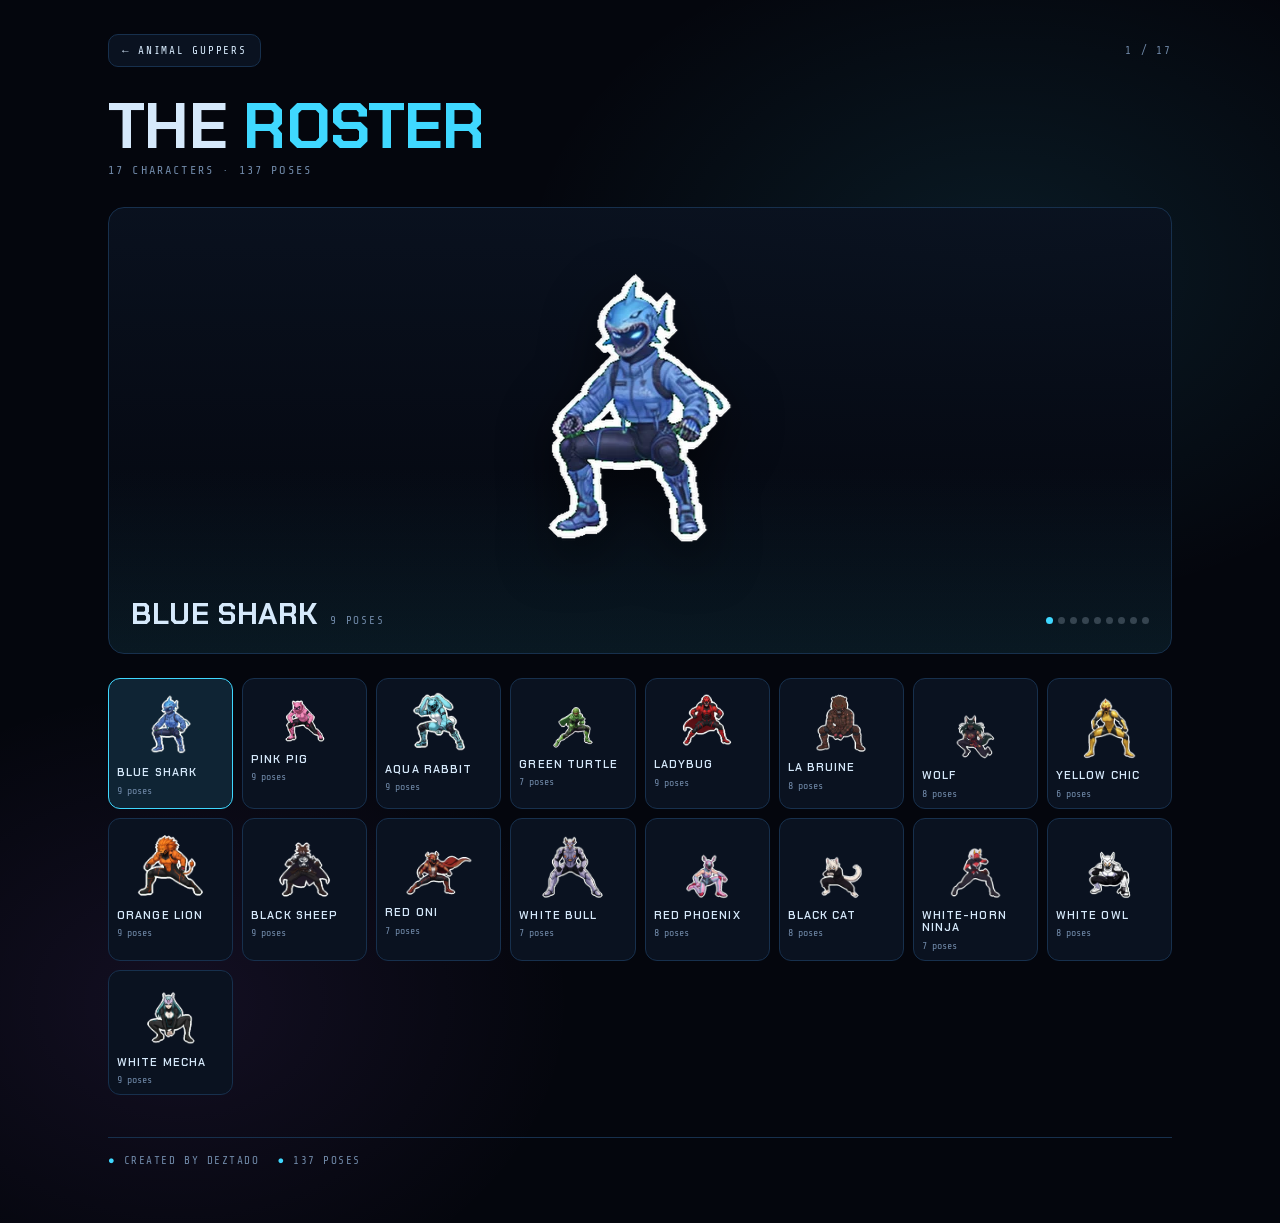
==== roster.html @ b9ef34c3 "Add files via upload" ====
<!doctype html>
<html lang="en">
<head>
<meta charset="utf-8">
<meta name="viewport" content="width=device-width, initial-scale=1, viewport-fit=cover">
<meta name="description" content="The Animal Guppers roster — every character, every pose. Original animated shorts by Deztado.">
<meta name="theme-color" content="#04060d">
<link rel="icon" href="favicon.png" sizes="any">
<meta property="og:type" content="website">
<meta property="og:site_name" content="Animal Guppers">
<meta property="og:title" content="Animal Guppers — Roster">
<meta property="og:description" content="Every character, every pose.">
<meta property="og:url" content="https://animalguppers.com/roster.html">
<meta property="og:image" content="https://animalguppers.com/og.jpg">
<meta name="twitter:card" content="summary_large_image">
<title>Roster — Animal Guppers</title>
<link rel="stylesheet" href="https://fonts.googleapis.com/css2?family=Chakra+Petch:wght@500;600;700&family=Barlow:wght@400;500&family=Share+Tech+Mono&display=swap">
<style>
  :root{
    --void:#04060d; --panel:#0a1220; --line:#17304d;
    --key:#3fd8ff; --key2:#b06bff; --ice:#d6e9fb; --dim:#7089a8;
    --maxw:1120px; color-scheme:dark;
  }
  *{box-sizing:border-box}
  html,body{margin:0;padding:0}
  body{
    background:var(--void);color:var(--ice);
    font-family:"Barlow",system-ui,-apple-system,"Segoe UI",sans-serif;
    min-height:100dvh;
    background-image:
      radial-gradient(ellipse 60% 45% at 78% 22%,color-mix(in srgb,var(--key) 10%,transparent),transparent 62%),
      radial-gradient(ellipse 48% 40% at 14% 82%,color-mix(in srgb,var(--key2) 9%,transparent),transparent 64%);
  }
  .wrap{max-width:var(--maxw);margin:0 auto;padding:clamp(18px,4vw,34px) clamp(16px,4vw,28px) 56px}

  .mast{display:flex;align-items:center;gap:12px;margin-bottom:clamp(18px,4vw,30px)}
  .mast a.back{
    display:inline-flex;align-items:center;gap:8px;text-decoration:none;color:var(--ice);
    border:1px solid var(--line);border-radius:10px;padding:9px 13px;background:var(--panel);
    font-family:"Share Tech Mono",ui-monospace,monospace;font-size:11px;letter-spacing:.16em;text-transform:uppercase;
  }
  .mast a.back:hover{border-color:color-mix(in srgb,var(--key) 55%,var(--line))}
  .mast .tag{margin-left:auto;font-family:"Share Tech Mono",ui-monospace,monospace;
    font-size:11px;letter-spacing:.16em;text-transform:uppercase;color:var(--dim)}

  h1{
    font-family:"Chakra Petch",system-ui,sans-serif;font-weight:700;
    font-size:clamp(34px,7vw,64px);line-height:.94;letter-spacing:-.01em;margin:0 0 6px;
    text-transform:uppercase;
  }
  h1 span{color:var(--key)}
  .sub{font-family:"Share Tech Mono",ui-monospace,monospace;font-size:12px;
    letter-spacing:.18em;text-transform:uppercase;color:var(--dim);margin:0 0 clamp(20px,4vw,30px)}

  /* ---------- stage: the selected character, cycling ---------- */
  .stage{
    position:relative;border:1px solid var(--line);border-radius:16px;background:
      linear-gradient(180deg,color-mix(in srgb,var(--panel) 92%,transparent),var(--void));
    overflow:hidden;margin-bottom:clamp(16px,3vw,24px);
  }
  .stage .floor{
    position:absolute;left:0;right:0;bottom:0;height:42%;pointer-events:none;
    background:linear-gradient(to top,color-mix(in srgb,var(--key) 9%,transparent),transparent);
  }
  .figure{
    height:clamp(240px,42vw,340px);margin:clamp(18px,3vw,26px) auto clamp(14px,2vw,20px);
    background-repeat:no-repeat;background-position:0 0;
    /* width and background-size are set per character in JS */
    filter:drop-shadow(0 16px 26px rgba(0,0,0,.55));
  }
  .plate{
    display:flex;align-items:baseline;gap:12px;flex-wrap:wrap;
    padding:0 clamp(14px,3vw,22px) clamp(14px,3vw,20px);position:relative;
  }
  .plate .nm{font-family:"Chakra Petch",system-ui,sans-serif;font-weight:700;
    font-size:clamp(20px,4vw,30px);letter-spacing:.02em;text-transform:uppercase}
  .plate .meta{font-family:"Share Tech Mono",ui-monospace,monospace;font-size:11px;
    letter-spacing:.16em;text-transform:uppercase;color:var(--dim)}
  .plate .pips{display:flex;gap:5px;margin-left:auto;align-items:center}
  .pip{width:7px;height:7px;border-radius:50%;background:color-mix(in srgb,var(--ice) 22%,transparent)}
  .pip.on{background:var(--key)}

  /* ---------- the picker ---------- */
  .grid{display:grid;grid-template-columns:repeat(auto-fill,minmax(112px,1fr));gap:9px}
  .chip{
    position:relative;border:1px solid var(--line);border-radius:12px;background:var(--panel);
    padding:8px 8px 9px;cursor:pointer;text-align:left;color:inherit;font:inherit;
    display:flex;flex-direction:column;gap:6px;transition:border-color .15s,transform .15s;
  }
  .chip:hover,.chip:focus-visible{border-color:color-mix(in srgb,var(--key) 55%,var(--line));transform:translateY(-2px);outline:none}
  .chip[aria-pressed="true"]{border-color:var(--key);background:color-mix(in srgb,var(--key) 9%,var(--panel))}
  .chip .thumb{
    height:76px;background-repeat:no-repeat;background-position:0 bottom;
  }
  .chip .cn{font-family:"Chakra Petch",system-ui,sans-serif;font-weight:600;font-size:11px;
    letter-spacing:.10em;text-transform:uppercase;line-height:1.15}
  .chip .cc{font-family:"Share Tech Mono",ui-monospace,monospace;font-size:10px;color:var(--dim)}

  .foot{
    margin-top:clamp(26px,5vw,42px);padding-top:16px;border-top:1px solid var(--line);
    font-family:"Share Tech Mono",ui-monospace,monospace;font-size:11px;letter-spacing:.14em;
    text-transform:uppercase;color:var(--dim);display:flex;gap:8px 18px;flex-wrap:wrap;
  }
  .foot .dot{color:var(--key)}

  @media (prefers-reduced-motion:reduce){
    *,*::before,*::after{animation:none!important;transition:none!important}
  }
</style>
</head>
<body>
<div class="wrap">

  <div class="mast">
    <a class="back" href="./">&#8592; Animal Guppers</a>
    <span class="tag" id="tag"></span>
  </div>

  <h1>The <span>Roster</span></h1>
  <p class="sub" id="sub"></p>

  <section class="stage">
    <span class="floor" aria-hidden="true"></span>
    <div class="figure" id="figure" role="img" aria-label=""></div>
    <div class="plate">
      <span class="nm" id="nm"></span>
      <span class="meta" id="meta"></span>
      <span class="pips" id="pips" aria-hidden="true"></span>
    </div>
  </section>

  <div class="grid" id="grid"></div>

  <footer class="foot">
    <span><span class="dot">&#9679;</span> Created by Deztado</span>
    <span><span class="dot">&#9679;</span> <span id="cnt"></span></span>
  </footer>
</div>

<script>
/* ======================================================================
   THE ROSTER. Generated from roster/roster_manifest.json — cell widths come
   from the strips themselves, so the page cannot drift from the art.
   ====================================================================== */
const ROSTER = [{"id":"blueshark","name":"Blue Shark","n":9,"cw":427,"ch":340},{"id":"pinkpig","name":"Pink Pig","n":9,"cw":525,"ch":340},{"id":"aquarabbit","name":"Aqua Rabbit","n":9,"cw":450,"ch":340},{"id":"greenturtle","name":"Green Turtle","n":7,"cw":486,"ch":340},{"id":"ladybug","name":"Ladybug","n":9,"cw":482,"ch":340},{"id":"labruine","name":"La Bruine","n":8,"cw":458,"ch":340},{"id":"wolf","name":"Wolf","n":8,"cw":281,"ch":340},{"id":"yellowchic","name":"Yellow Chic","n":6,"cw":310,"ch":340},{"id":"orangelion","name":"Orange Lion","n":9,"cw":409,"ch":340},{"id":"blacksheep","name":"Black Sheep","n":9,"cw":353,"ch":340},{"id":"redoni","name":"Red Oni","n":7,"cw":426,"ch":340},{"id":"whitebull","name":"White Bull","n":7,"cw":398,"ch":340},{"id":"redphoenix","name":"Red Phoenix","n":8,"cw":340,"ch":340},{"id":"blackcat","name":"Black Cat","n":8,"cw":296,"ch":340},{"id":"whitehornninja","name":"White-Horn Ninja","n":7,"cw":316,"ch":340},{"id":"whiteowl","name":"White Owl","n":8,"cw":305,"ch":340},{"id":"whitemecha","name":"White Mecha","n":9,"cw":444,"ch":340}];

const CELL_H = 340;          /* every strip is packed to this height */
const HZ     = 12;           /* on twos — the same cadence as the shorts */

const reduce = matchMedia('(prefers-reduced-motion: reduce)').matches;
const figure = document.getElementById('figure');
const grid   = document.getElementById('grid');
const pipsEl = document.getElementById('pips');

let sel = 0, frame = 0, raf = 0, last = -1, t0 = performance.now();

/* ---- build the picker ---- */
ROSTER.forEach(function(c, i){
  const b = document.createElement('button');
  b.className = 'chip'; b.type = 'button';
  b.setAttribute('aria-pressed', i === 0 ? 'true' : 'false');
  b.innerHTML = '<span class="thumb"></span>'
              + '<span class="cn">' + c.name + '</span>'
              + '<span class="cc">' + c.n + ' poses</span>';
  /* The thumb shows pose 0 ONLY.
     It must be exactly one cell wide. Left at the chip's full width it is
     ~112px while a narrow character's scaled cell is ~63px, so the next pose
     in the strip bleeds in and the chip shows two figures. Scale to fit the
     chip in BOTH axes, then size the element to that one cell and centre it. */
  const th = b.querySelector('.thumb');
  const s  = Math.min(76 / CELL_H, 92 / c.cw);
  th.style.width  = (c.cw * s) + 'px';
  th.style.height = (CELL_H * s) + 'px';
  th.style.marginInline = 'auto';
  th.style.backgroundImage = 'url(roster/' + c.id + '.webp)';
  th.style.backgroundSize  = (c.cw * c.n * s) + 'px ' + (CELL_H * s) + 'px';
  th.style.backgroundPositionX = '0px';
  b.addEventListener('click', function(){ select(i); });
  grid.appendChild(b);
});

function select(i){
  sel = i; frame = 0; t0 = performance.now();
  const c = ROSTER[i];
  [].forEach.call(grid.children, function(el, k){
    el.setAttribute('aria-pressed', k === i ? 'true' : 'false');
  });
  const h = figure.clientHeight || 340;
  const s = h / CELL_H;
  figure.style.width = (c.cw * s) + 'px';
  figure.style.backgroundImage = 'url(roster/' + c.id + '.webp)';
  figure.style.backgroundSize  = (c.cw * c.n * s) + 'px ' + h + 'px';
  figure.setAttribute('aria-label', c.name + ', ' + c.n + ' poses');
  document.getElementById('nm').textContent   = c.name;
  document.getElementById('meta').textContent = c.n + ' poses';
  document.getElementById('tag').textContent  = (i + 1) + ' / ' + ROSTER.length;
  pipsEl.innerHTML = '';
  for (let k = 0; k < c.n; k++){
    const p = document.createElement('span');
    p.className = 'pip' + (k === 0 ? ' on' : '');
    pipsEl.appendChild(p);
  }
  draw(0);
}

function draw(f){
  const c = ROSTER[sel];
  const h = figure.clientHeight || 340;
  const s = h / CELL_H;
  figure.style.backgroundPositionX = (-f * c.cw * s) + 'px';
  const kids = pipsEl.children;
  for (let k = 0; k < kids.length; k++) kids[k].className = 'pip' + (k === f ? ' on' : '');
}

/* One rAF loop owns the cycle. Stepped at 12Hz rather than every frame, so
   the poses read as animation on twos instead of a smooth slideshow. */
function tick(now){
  const step = Math.floor((now - t0) / 1000 * HZ);
  if (step !== last){
    last = step;
    frame = step % ROSTER[sel].n;
    draw(frame);
  }
  raf = requestAnimationFrame(tick);
}

let rt = 0;
addEventListener('resize', function(){
  clearTimeout(rt);
  rt = setTimeout(function(){ select(sel); }, 150);
});

document.getElementById('sub').textContent =
  ROSTER.length + ' characters \u00b7 ' + ROSTER.reduce(function(a,c){return a+c.n;},0) + ' poses';
document.getElementById('cnt').textContent =
  ROSTER.reduce(function(a,c){return a+c.n;},0) + ' poses';

select(0);
/* Reduced motion holds pose 0 rather than stopping on whatever frame it
   happened to reach — a still roster should look composed, not paused. */
if (!reduce) raf = requestAnimationFrame(tick);
</script>
</body>
</html>
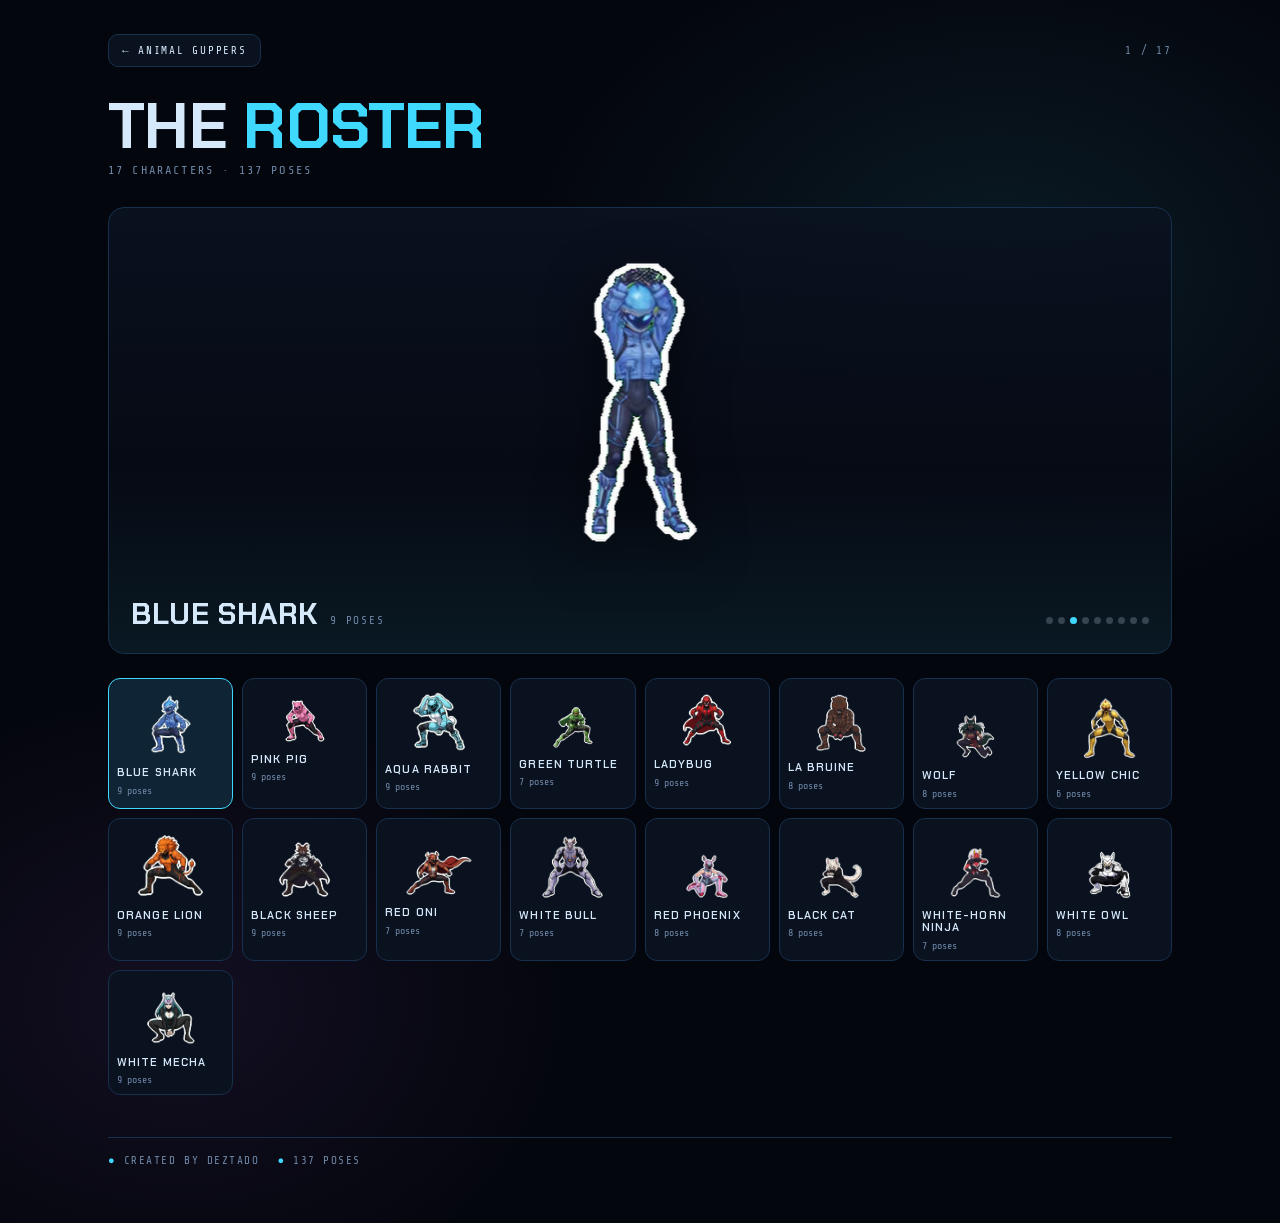
==== commit 9a4366b7: "roster: load picker strips on demand, not all 17 on first paint Each .chip set background-image to t" ====
--- a/roster.html
+++ b/roster.html
@@ -92,6 +92,13 @@
   .chip .thumb{
     height:76px;background-repeat:no-repeat;background-position:0 bottom;
   }
+  /* Placeholder for a thumb whose strip has not been fetched yet. Scoped to
+     :not([data-loaded]) on purpose — once the strip is in, this disappears,
+     so it never leaves a tinted rectangle showing through the transparent
+     parts of a character cutout. */
+  .chip .thumb:not([data-loaded]){
+    background-color:color-mix(in srgb,var(--ice) 5%,transparent);border-radius:6px;
+  }
   .chip .cn{font-family:"Chakra Petch",system-ui,sans-serif;font-weight:600;font-size:11px;
     letter-spacing:.10em;text-transform:uppercase;line-height:1.15}
   .chip .cc{font-family:"Share Tech Mono",ui-monospace,monospace;font-size:10px;color:var(--dim)}
@@ -155,6 +162,19 @@
 let sel = 0, frame = 0, raf = 0, last = -1, t0 = performance.now();
 
 /* ---- build the picker ---- */
+/* ⚠️ THE STRIPS ARE LOADED ON DEMAND, NOT UP FRONT.
+   A chip shows pose 0 of a character, but the only thing that can supply it
+   is the character's FULL strip (roster/<id>.webp, 115–240 KB each). An image
+   cannot be fetched in part, so setting background-image on all 17 chips at
+   build time downloaded 2.81 MB before the page was usable — on a phone, over
+   mobile data, for a picker mostly below the fold.
+
+   So: record the URL, don't fetch it. An IntersectionObserver fetches each
+   strip just before its chip scrolls into view and then stops watching it.
+   The stage still loads exactly one strip immediately (the selected
+   character), which is the 175 KB that first paint actually needs. */
+const thumbs = [];
+
 ROSTER.forEach(function(c, i){
   const b = document.createElement('button');
   b.className = 'chip'; b.type = 'button';
@@ -172,12 +192,35 @@
   th.style.width  = (c.cw * s) + 'px';
   th.style.height = (CELL_H * s) + 'px';
   th.style.marginInline = 'auto';
-  th.style.backgroundImage = 'url(roster/' + c.id + '.webp)';
   th.style.backgroundSize  = (c.cw * c.n * s) + 'px ' + (CELL_H * s) + 'px';
   th.style.backgroundPositionX = '0px';
+  /* width/height are set inline above, so a deferred strip cannot reflow the
+     grid when it arrives — the box is already the right size. */
+  th.dataset.strip = 'roster/' + c.id + '.webp';
+  thumbs.push(th);
   b.addEventListener('click', function(){ select(i); });
   grid.appendChild(b);
 });
+
+function loadThumb(th){
+  if (th.dataset.loaded) return;
+  th.dataset.loaded = '1';
+  th.style.backgroundImage = 'url(' + th.dataset.strip + ')';
+}
+
+if ('IntersectionObserver' in window){
+  /* 300px of margin so a strip is already decoding by the time the chip is
+     actually visible — scrolling the picker should not show empty boxes. */
+  const io = new IntersectionObserver(function(entries){
+    entries.forEach(function(e){
+      if (e.isIntersecting){ loadThumb(e.target); io.unobserve(e.target); }
+    });
+  }, {rootMargin: '300px 0px'});
+  thumbs.forEach(function(th){ io.observe(th); });
+} else {
+  /* No observer: behave exactly as before rather than showing blank chips. */
+  thumbs.forEach(loadThumb);
+}
 
 function select(i){
   sel = i; frame = 0; t0 = performance.now();
@@ -191,6 +234,9 @@
   figure.style.backgroundImage = 'url(roster/' + c.id + '.webp)';
   figure.style.backgroundSize  = (c.cw * c.n * s) + 'px ' + h + 'px';
   figure.setAttribute('aria-label', c.name + ', ' + c.n + ' poses');
+  /* Clicking a chip means its strip is wanted now; the stage fetch above and
+     this call hit the same URL, so the browser serves one request. */
+  if (thumbs[i]) loadThumb(thumbs[i]);
   document.getElementById('nm').textContent   = c.name;
   document.getElementById('meta').textContent = c.n + ' poses';
   document.getElementById('tag').textContent  = (i + 1) + ' / ' + ROSTER.length;
@@ -231,7 +277,7 @@
 });
 
 document.getElementById('sub').textContent =
-  ROSTER.length + ' characters \u00b7 ' + ROSTER.reduce(function(a,c){return a+c.n;},0) + ' poses';
+  ROSTER.length + ' characters · ' + ROSTER.reduce(function(a,c){return a+c.n;},0) + ' poses';
 document.getElementById('cnt').textContent =
   ROSTER.reduce(function(a,c){return a+c.n;},0) + ' poses';
 
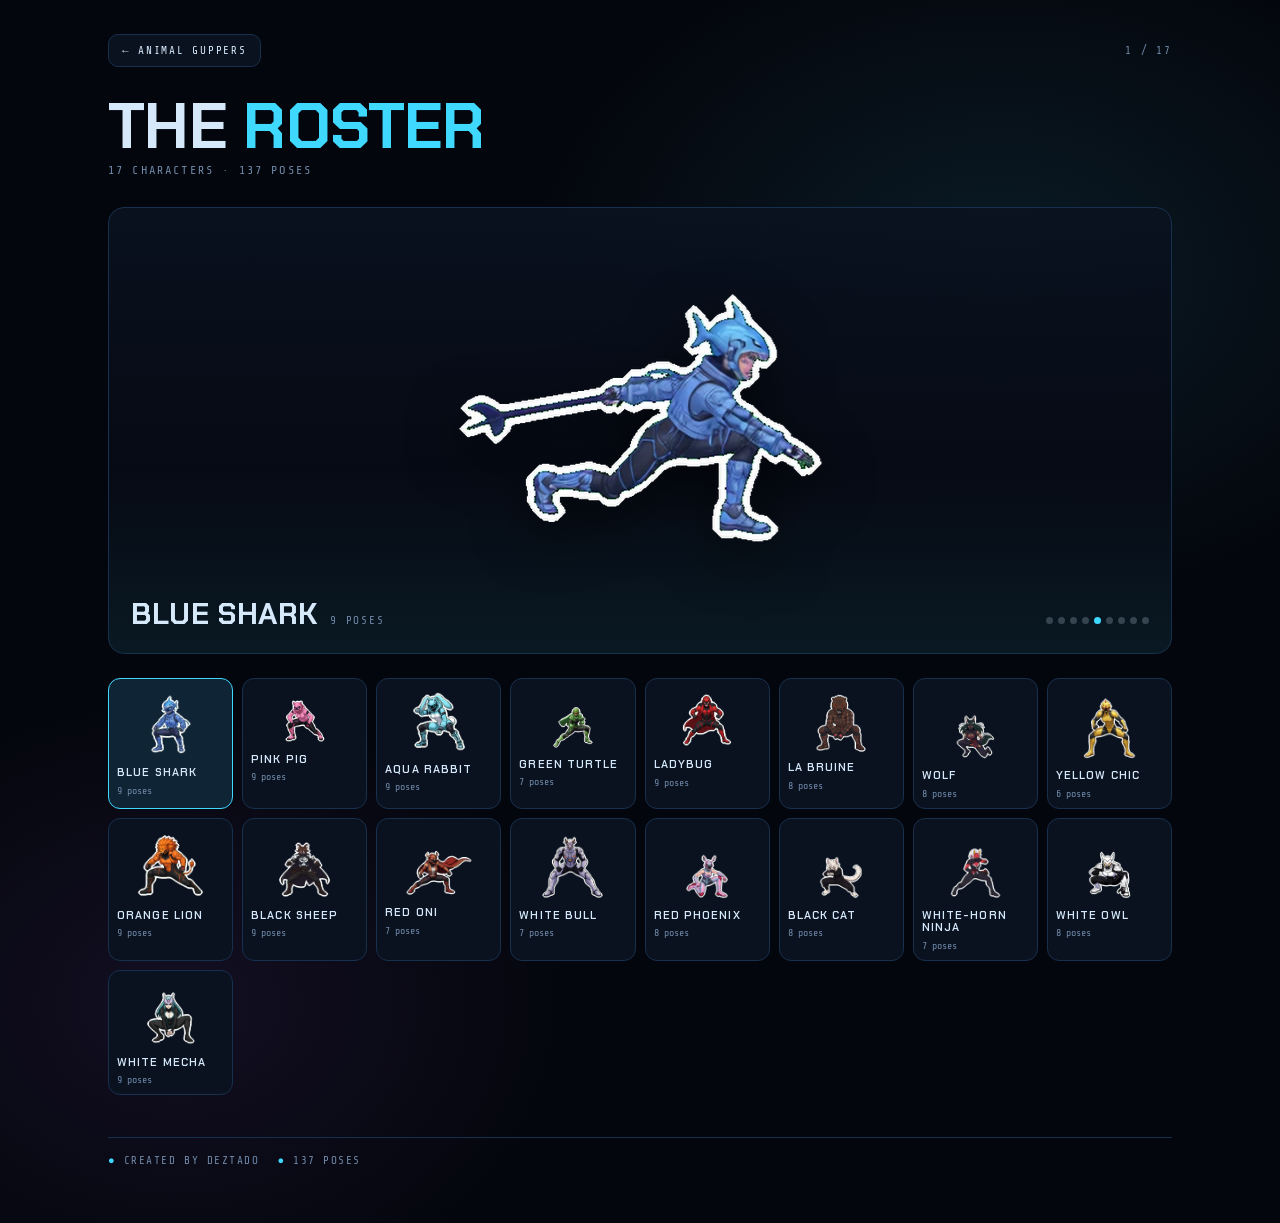
==== commit f59629b5: "Share design tokens, fix roster comment, add canonical + Twitter tags - tokens.css: single :root sou" ====
--- a/roster.html
+++ b/roster.html
@@ -6,6 +6,7 @@
 <meta name="description" content="The Animal Guppers roster — every character, every pose. Original animated shorts by Deztado.">
 <meta name="theme-color" content="#04060d">
 <link rel="icon" href="favicon.png" sizes="any">
+<link rel="canonical" href="https://animalguppers.com/roster.html">
 <meta property="og:type" content="website">
 <meta property="og:site_name" content="Animal Guppers">
 <meta property="og:title" content="Animal Guppers — Roster">
@@ -13,14 +14,16 @@
 <meta property="og:url" content="https://animalguppers.com/roster.html">
 <meta property="og:image" content="https://animalguppers.com/og.jpg">
 <meta name="twitter:card" content="summary_large_image">
+<meta name="twitter:title" content="Animal Guppers — Roster">
+<meta name="twitter:description" content="Every character, every pose.">
+<meta name="twitter:image" content="https://animalguppers.com/og.jpg">
+<meta name="twitter:site" content="@Deztado">
+<meta name="twitter:creator" content="@Deztado">
 <title>Roster — Animal Guppers</title>
 <link rel="stylesheet" href="https://fonts.googleapis.com/css2?family=Chakra+Petch:wght@500;600;700&family=Barlow:wght@400;500&family=Share+Tech+Mono&display=swap">
+<link rel="stylesheet" href="tokens.css">
 <style>
-  :root{
-    --void:#04060d; --panel:#0a1220; --line:#17304d;
-    --key:#3fd8ff; --key2:#b06bff; --ice:#d6e9fb; --dim:#7089a8;
-    --maxw:1120px; color-scheme:dark;
-  }
+  /* :root design tokens live in tokens.css, shared with index.html */
   *{box-sizing:border-box}
   html,body{margin:0;padding:0}
   body{
@@ -146,8 +149,10 @@
 
 <script>
 /* ======================================================================
-   THE ROSTER. Generated from roster/roster_manifest.json — cell widths come
-   from the strips themselves, so the page cannot drift from the art.
+   THE ROSTER. Hardcoded inline. The values were copied from
+   roster/roster_manifest.json, which exists but is NOT read at runtime —
+   if a strip is re-packed, update this array by hand to match the manifest
+   or the chips will drift from the art.
    ====================================================================== */
 const ROSTER = [{"id":"blueshark","name":"Blue Shark","n":9,"cw":427,"ch":340},{"id":"pinkpig","name":"Pink Pig","n":9,"cw":525,"ch":340},{"id":"aquarabbit","name":"Aqua Rabbit","n":9,"cw":450,"ch":340},{"id":"greenturtle","name":"Green Turtle","n":7,"cw":486,"ch":340},{"id":"ladybug","name":"Ladybug","n":9,"cw":482,"ch":340},{"id":"labruine","name":"La Bruine","n":8,"cw":458,"ch":340},{"id":"wolf","name":"Wolf","n":8,"cw":281,"ch":340},{"id":"yellowchic","name":"Yellow Chic","n":6,"cw":310,"ch":340},{"id":"orangelion","name":"Orange Lion","n":9,"cw":409,"ch":340},{"id":"blacksheep","name":"Black Sheep","n":9,"cw":353,"ch":340},{"id":"redoni","name":"Red Oni","n":7,"cw":426,"ch":340},{"id":"whitebull","name":"White Bull","n":7,"cw":398,"ch":340},{"id":"redphoenix","name":"Red Phoenix","n":8,"cw":340,"ch":340},{"id":"blackcat","name":"Black Cat","n":8,"cw":296,"ch":340},{"id":"whitehornninja","name":"White-Horn Ninja","n":7,"cw":316,"ch":340},{"id":"whiteowl","name":"White Owl","n":8,"cw":305,"ch":340},{"id":"whitemecha","name":"White Mecha","n":9,"cw":444,"ch":340}];
 
--- a/tokens.css
+++ b/tokens.css
@@ -0,0 +1,10 @@
+/* Shared design tokens for index.html and roster.html — the single source of
+   truth for the theme. index.html overwrites these per variant at runtime
+   (apply() sets them as inline styles on <html>, which beat this sheet);
+   the values here are variant 1 (Signal), the default both pages start on. */
+:root{
+  --void:#04060d; --panel:#0a1220; --line:#17304d;
+  --key:#3fd8ff; --key2:#b06bff; --ice:#d6e9fb; --dim:#7089a8;
+  --maxw:1120px;
+  color-scheme:dark;
+}
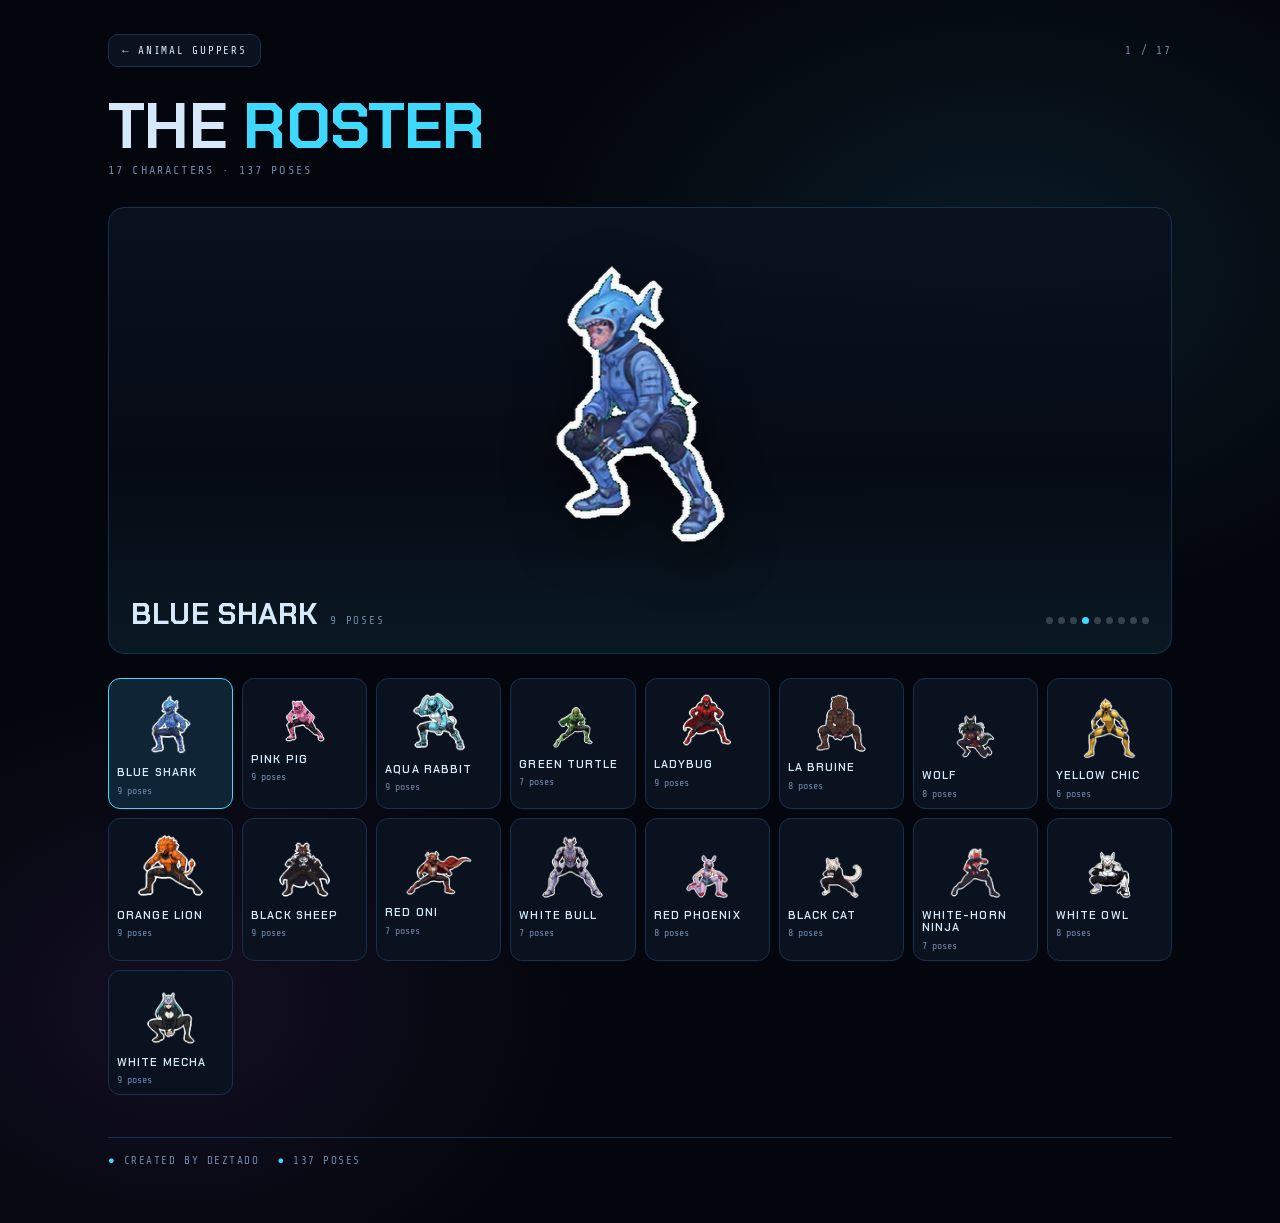
==== commit ab0fedd8: "Add robots.txt, sitemap, WebSite JSON-LD, image alt meta, font preconnect - robots.txt allowing all " ====
--- a/roster.html
+++ b/roster.html
@@ -6,7 +6,6 @@
 <meta name="description" content="The Animal Guppers roster — every character, every pose. Original animated shorts by Deztado.">
 <meta name="theme-color" content="#04060d">
 <link rel="icon" href="favicon.png" sizes="any">
-<link rel="canonical" href="https://animalguppers.com/roster.html">
 <meta property="og:type" content="website">
 <meta property="og:site_name" content="Animal Guppers">
 <meta property="og:title" content="Animal Guppers — Roster">
@@ -14,16 +13,16 @@
 <meta property="og:url" content="https://animalguppers.com/roster.html">
 <meta property="og:image" content="https://animalguppers.com/og.jpg">
 <meta name="twitter:card" content="summary_large_image">
-<meta name="twitter:title" content="Animal Guppers — Roster">
-<meta name="twitter:description" content="Every character, every pose.">
-<meta name="twitter:image" content="https://animalguppers.com/og.jpg">
-<meta name="twitter:site" content="@Deztado">
-<meta name="twitter:creator" content="@Deztado">
 <title>Roster — Animal Guppers</title>
+<link rel="preconnect" href="https://fonts.googleapis.com">
+<link rel="preconnect" href="https://fonts.gstatic.com" crossorigin>
 <link rel="stylesheet" href="https://fonts.googleapis.com/css2?family=Chakra+Petch:wght@500;600;700&family=Barlow:wght@400;500&family=Share+Tech+Mono&display=swap">
-<link rel="stylesheet" href="tokens.css">
 <style>
-  /* :root design tokens live in tokens.css, shared with index.html */
+  :root{
+    --void:#04060d; --panel:#0a1220; --line:#17304d;
+    --key:#3fd8ff; --key2:#b06bff; --ice:#d6e9fb; --dim:#7089a8;
+    --maxw:1120px; color-scheme:dark;
+  }
   *{box-sizing:border-box}
   html,body{margin:0;padding:0}
   body{
@@ -117,6 +116,10 @@
     *,*::before,*::after{animation:none!important;transition:none!important}
   }
 </style>
+<meta property="og:image:width" content="1200">
+<meta property="og:image:height" content="630">
+<meta property="og:image:alt" content="Animal Guppers title card: a character in a pink pig helmet with glowing eyes and a pink hoodie against a night city">
+<meta name="twitter:image:alt" content="Animal Guppers title card: a character in a pink pig helmet with glowing eyes and a pink hoodie against a night city">
 </head>
 <body>
 <div class="wrap">
@@ -149,10 +152,8 @@
 
 <script>
 /* ======================================================================
-   THE ROSTER. Hardcoded inline. The values were copied from
-   roster/roster_manifest.json, which exists but is NOT read at runtime —
-   if a strip is re-packed, update this array by hand to match the manifest
-   or the chips will drift from the art.
+   THE ROSTER. Generated from roster/roster_manifest.json — cell widths come
+   from the strips themselves, so the page cannot drift from the art.
    ====================================================================== */
 const ROSTER = [{"id":"blueshark","name":"Blue Shark","n":9,"cw":427,"ch":340},{"id":"pinkpig","name":"Pink Pig","n":9,"cw":525,"ch":340},{"id":"aquarabbit","name":"Aqua Rabbit","n":9,"cw":450,"ch":340},{"id":"greenturtle","name":"Green Turtle","n":7,"cw":486,"ch":340},{"id":"ladybug","name":"Ladybug","n":9,"cw":482,"ch":340},{"id":"labruine","name":"La Bruine","n":8,"cw":458,"ch":340},{"id":"wolf","name":"Wolf","n":8,"cw":281,"ch":340},{"id":"yellowchic","name":"Yellow Chic","n":6,"cw":310,"ch":340},{"id":"orangelion","name":"Orange Lion","n":9,"cw":409,"ch":340},{"id":"blacksheep","name":"Black Sheep","n":9,"cw":353,"ch":340},{"id":"redoni","name":"Red Oni","n":7,"cw":426,"ch":340},{"id":"whitebull","name":"White Bull","n":7,"cw":398,"ch":340},{"id":"redphoenix","name":"Red Phoenix","n":8,"cw":340,"ch":340},{"id":"blackcat","name":"Black Cat","n":8,"cw":296,"ch":340},{"id":"whitehornninja","name":"White-Horn Ninja","n":7,"cw":316,"ch":340},{"id":"whiteowl","name":"White Owl","n":8,"cw":305,"ch":340},{"id":"whitemecha","name":"White Mecha","n":9,"cw":444,"ch":340}];
 
